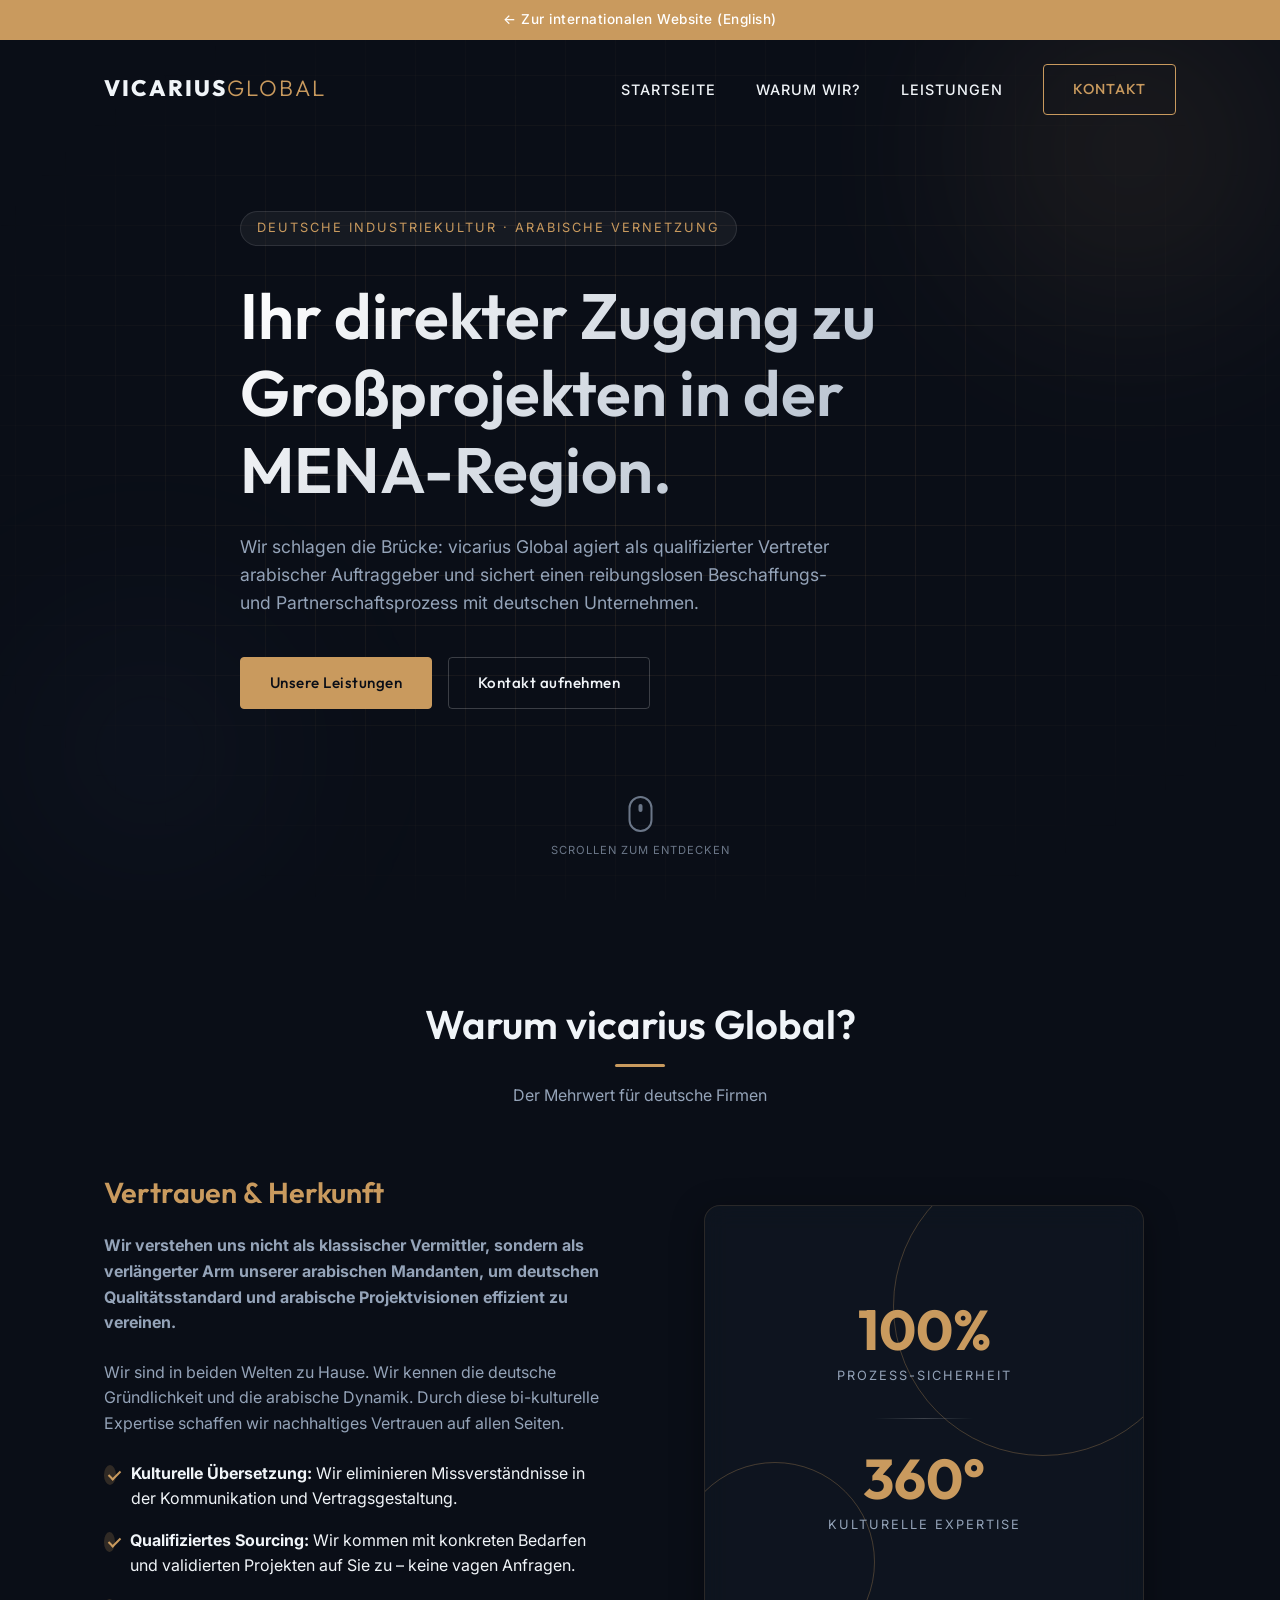
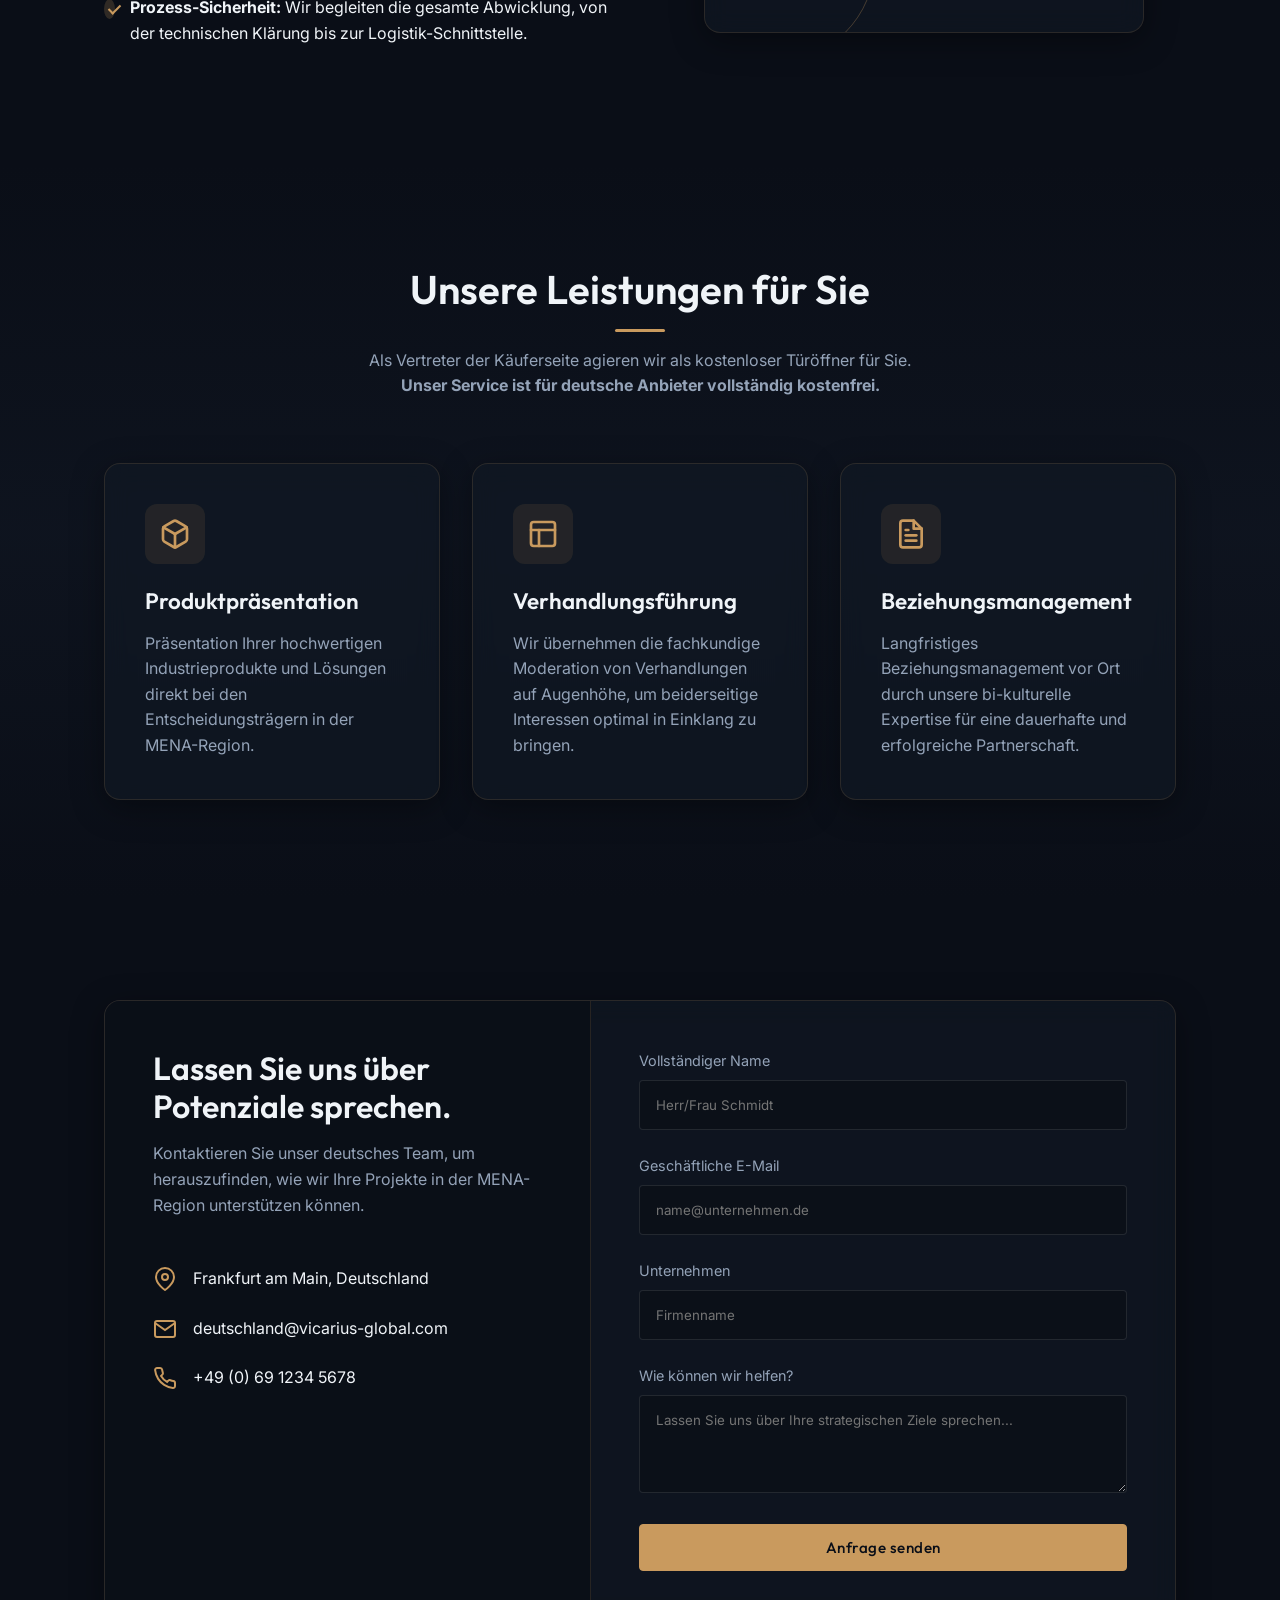
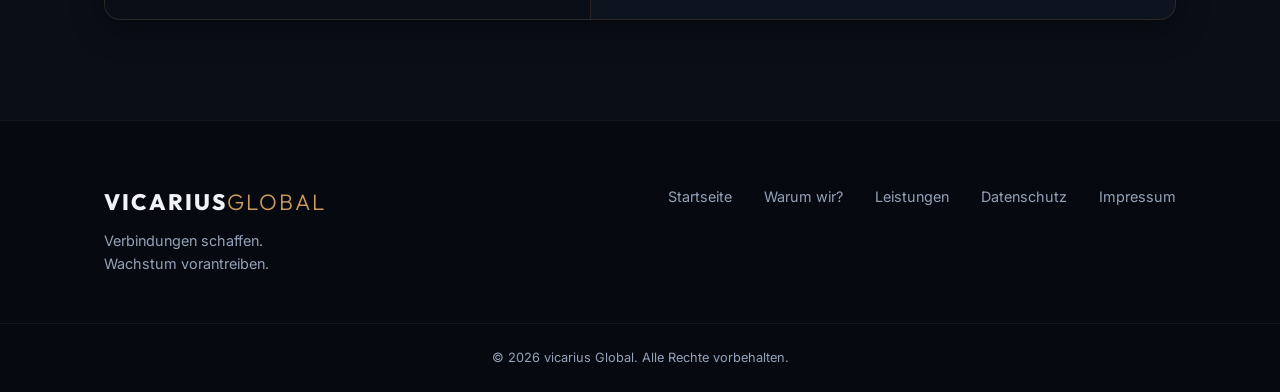
==== de/index.html @ 65c63196 "German Site First Prompt" ====
<!DOCTYPE html>
<html lang="de">

<head>
    <meta charset="UTF-8">
    <meta name="viewport" content="width=device-width, initial-scale=1.0">
    <title>vicarius Global | B2B-Industrieprojekte in der MENA-Region</title>
    <meta name="description"
        content="vicarius Global agiert als qualifizierter Vertreter arabischer Auftraggeber und sichert einen reibungslosen Beschaffungsprozess mit deutschen Unternehmen.">
    <!-- Fonts -->
    <link rel="preconnect" href="https://fonts.googleapis.com">
    <link rel="preconnect" href="https://fonts.gstatic.com" crossorigin>
    <link
        href="https://fonts.googleapis.com/css2?family=Inter:wght@300;400;500;600&family=Outfit:wght@300;400;600;800&display=swap"
        rel="stylesheet">
    <link rel="stylesheet" href="../css/styles.css">
</head>

<body>
    <!-- Top Bar -->
    <div class="top-bar" id="topBar">
        <a href="../index.html"
            style="color:white; text-decoration:none; font-weight: 500; letter-spacing: 0.5px;">&larr; Zur
            internationalen Website (English)</a>
    </div>

    <!-- Navigation -->
    <nav class="navbar" id="navbar">
        <div class="container nav-container">
            <div class="logo">
                <a href="#home" style="text-decoration:none;">
                    <span class="logo-text">VICARIUS<span class="logo-accent">GLOBAL</span></span>
                </a>
            </div>
            <ul class="nav-links">
                <li><a href="#home">Startseite</a></li>
                <li><a href="#about">Warum wir?</a></li>
                <li><a href="#services">Leistungen</a></li>
                <li><a href="#contact" class="btn btn-outline">Kontakt</a></li>
            </ul>
            <div class="hamburger">
                <span></span>
                <span></span>
                <span></span>
            </div>
        </div>
    </nav>

    <!-- Hero Section -->
    <section id="home" class="hero">
        <div class="hero-bg-elements">
            <div class="grid-overlay"></div>
            <div class="blob blob-1"></div>
            <div class="blob blob-2"></div>
        </div>
        <div class="container hero-container">
            <div class="hero-content fade-up">
                <div class="hero-badge">Deutsche Industriekultur &middot; Arabische Vernetzung</div>
                <h1 class="hero-title">Ihr direkter Zugang zu Großprojekten in der MENA-Region.</h1>
                <p class="hero-subtitle">Wir schlagen die Brücke: vicarius Global agiert als qualifizierter Vertreter
                    arabischer Auftraggeber und sichert einen reibungslosen Beschaffungs- und Partnerschaftsprozess mit
                    deutschen Unternehmen.</p>
                <div class="hero-actions">
                    <a href="#services" class="btn btn-primary">Unsere Leistungen</a>
                    <a href="#contact" class="btn btn-secondary">Kontakt aufnehmen</a>
                </div>
            </div>
        </div>
        <div class="scroll-indicator">
            <div class="mouse">
                <div class="wheel"></div>
            </div>
            <span class="scroll-text">Scrollen zum Entdecken</span>
        </div>
    </section>

    <!-- About Section -->
    <section id="about" class="about">
        <div class="container">
            <div class="section-header fade-up">
                <h2 class="section-title">Warum vicarius Global?</h2>
                <div class="title-underline"></div>
                <p class="section-lead">Der Mehrwert für deutsche Firmen</p>
            </div>
            <div class="about-grid">
                <div class="about-text fade-up-delay-1">
                    <h3>Vertrauen & Herkunft</h3>
                    <p><strong>Wir verstehen uns nicht als klassischer Vermittler, sondern als verlängerter Arm unserer
                            arabischen Mandanten, um deutschen Qualitätsstandard und arabische Projektvisionen effizient
                            zu vereinen.</strong></p>
                    <p>Wir sind in beiden Welten zu Hause. Wir kennen die deutsche Gründlichkeit und die arabische
                        Dynamik. Durch diese bi-kulturelle Expertise schaffen wir nachhaltiges Vertrauen auf allen
                        Seiten.</p>
                    <ul class="feature-list" style="margin-top: 1.5rem;">
                        <li style="align-items: flex-start; margin-bottom: 1rem;"><span class="check-icon"
                                style="margin-top: 4px;"></span>
                            <div><strong>Kulturelle Übersetzung:</strong> Wir eliminieren Missverständnisse in der
                                Kommunikation und Vertragsgestaltung.</div>
                        </li>
                        <li style="align-items: flex-start; margin-bottom: 1rem;"><span class="check-icon"
                                style="margin-top: 4px;"></span>
                            <div><strong>Qualifiziertes Sourcing:</strong> Wir kommen mit konkreten Bedarfen und
                                validierten Projekten auf Sie zu – keine vagen Anfragen.</div>
                        </li>
                        <li style="align-items: flex-start; margin-bottom: 1rem;"><span class="check-icon"
                                style="margin-top: 4px;"></span>
                            <div><strong>Prozess-Sicherheit:</strong> Wir begleiten die gesamte Abwicklung, von der
                                technischen Klärung bis zur Logistik-Schnittstelle.</div>
                        </li>
                    </ul>
                </div>
                <div class="about-visual fade-up-delay-2">
                    <div class="glass-card visual-card">
                        <div class="abstract-ring ring-1"></div>
                        <div class="abstract-ring ring-2"></div>
                        <div class="stats-container">
                            <div class="stat-item">
                                <span class="stat-number">100%</span>
                                <span class="stat-label">Prozess-Sicherheit</span>
                            </div>
                            <div class="stat-divider"></div>
                            <div class="stat-item">
                                <span class="stat-number">360&deg;</span>
                                <span class="stat-label">Kulturelle Expertise</span>
                            </div>
                        </div>
                    </div>
                </div>
            </div>
        </div>
    </section>

    <!-- Services Section -->
    <section id="services" class="services">
        <div class="container">
            <div class="section-header fade-up">
                <h2 class="section-title">Unsere Leistungen für Sie</h2>
                <div class="title-underline"></div>
                <p class="section-lead">Als Vertreter der Käuferseite agieren wir als kostenloser Türöffner für Sie.
                    <br><strong>Unser Service ist für deutsche Anbieter vollständig kostenfrei.</strong></p>
            </div>
            <div class="services-grid">
                <!-- Service 1 -->
                <div class="service-card glass-card hover-lift fade-up-delay-1">
                    <div class="service-icon">
                        <svg width="32" height="32" viewBox="0 0 24 24" fill="none" stroke="currentColor"
                            stroke-width="2" stroke-linecap="round" stroke-linejoin="round">
                            <path
                                d="M21 16V8a2 2 0 0 0-1-1.73l-7-4a2 2 0 0 0-2 0l-7 4A2 2 0 0 0 3 8v8a2 2 0 0 0 1 1.73l7 4a2 2 0 0 0 2 0l7-4A2 2 0 0 0 21 16z">
                            </path>
                            <polyline points="3.27 6.96 12 12.01 20.73 6.96"></polyline>
                            <line x1="12" y1="22.08" x2="12" y2="12"></line>
                        </svg>
                    </div>
                    <h3>Produktpräsentation</h3>
                    <p>Präsentation Ihrer hochwertigen Industrieprodukte und Lösungen direkt bei den
                        Entscheidungsträgern in der MENA-Region.</p>
                </div>
                <!-- Service 2 -->
                <div class="service-card glass-card hover-lift fade-up-delay-2">
                    <div class="service-icon">
                        <svg width="32" height="32" viewBox="0 0 24 24" fill="none" stroke="currentColor"
                            stroke-width="2" stroke-linecap="round" stroke-linejoin="round">
                            <rect x="3" y="3" width="18" height="18" rx="2" ry="2"></rect>
                            <line x1="3" y1="9" x2="21" y2="9"></line>
                            <line x1="9" y1="21" x2="9" y2="9"></line>
                        </svg>
                    </div>
                    <h3>Verhandlungsführung</h3>
                    <p>Wir übernehmen die fachkundige Moderation von Verhandlungen auf Augenhöhe, um beiderseitige
                        Interessen optimal in Einklang zu bringen.</p>
                </div>
                <!-- Service 3 -->
                <div class="service-card glass-card hover-lift fade-up-delay-3">
                    <div class="service-icon">
                        <svg width="32" height="32" viewBox="0 0 24 24" fill="none" stroke="currentColor"
                            stroke-width="2" stroke-linecap="round" stroke-linejoin="round">
                            <path d="M14 2H6a2 2 0 0 0-2 2v16a2 2 0 0 0 2 2h12a2 2 0 0 0 2-2V8z"></path>
                            <polyline points="14 2 14 8 20 8"></polyline>
                            <line x1="16" y1="13" x2="8" y2="13"></line>
                            <line x1="16" y1="17" x2="8" y2="17"></line>
                            <polyline points="10 9 9 9 8 9"></polyline>
                        </svg>
                    </div>
                    <h3>Beziehungsmanagement</h3>
                    <p>Langfristiges Beziehungsmanagement vor Ort durch unsere bi-kulturelle Expertise für eine
                        dauerhafte und erfolgreiche Partnerschaft.</p>
                </div>
            </div>
        </div>
    </section>

    <!-- Contact Section -->
    <section id="contact" class="contact">
        <div class="container">
            <div class="contact-wrapper glass-card fade-up">
                <div class="contact-info">
                    <h2>Lassen Sie uns über Potenziale sprechen.</h2>
                    <p>Kontaktieren Sie unser deutsches Team, um herauszufinden, wie wir Ihre Projekte in der
                        MENA-Region unterstützen können.</p>

                    <div class="contact-details">
                        <div class="contact-item">
                            <svg width="24" height="24" viewBox="0 0 24 24" fill="none" stroke="currentColor"
                                stroke-width="2">
                                <path d="M21 10c0 7-9 13-9 13s-9-6-9-13a9 9 0 0 1 18 0z"></path>
                                <circle cx="12" cy="10" r="3"></circle>
                            </svg>
                            <span>Frankfurt am Main, Deutschland</span>
                        </div>
                        <div class="contact-item">
                            <svg width="24" height="24" viewBox="0 0 24 24" fill="none" stroke="currentColor"
                                stroke-width="2">
                                <path d="M4 4h16c1.1 0 2 .9 2 2v12c0 1.1-.9 2-2 2H4c-1.1 0-2-.9-2-2V6c0-1.1.9-2 2-2z">
                                </path>
                                <polyline points="22,6 12,13 2,6"></polyline>
                            </svg>
                            <span>deutschland@vicarius-global.com</span>
                        </div>
                        <div class="contact-item">
                            <svg width="24" height="24" viewBox="0 0 24 24" fill="none" stroke="currentColor"
                                stroke-width="2">
                                <path
                                    d="M22 16.92v3a2 2 0 0 1-2.18 2 19.79 19.79 0 0 1-8.63-3.07 19.5 19.5 0 0 1-6-6 19.79 19.79 0 0 1-3.07-8.67A2 2 0 0 1 4.11 2h3a2 2 0 0 1 2 1.72 12.84 12.84 0 0 0 .7 2.81 2 2 0 0 1-.45 2.11L8.09 9.91a16 16 0 0 0 6 6l1.27-1.27a2 2 0 0 1 2.11-.45 12.84 12.84 0 0 0 2.81.7A2 2 0 0 1 22 16.92z">
                                </path>
                            </svg>
                            <span>+49 (0) 69 1234 5678</span>
                        </div>
                    </div>
                </div>
                <div class="contact-form-container">
                    <form class="contact-form" id="contactForm">
                        <div class="form-group">
                            <label for="name">Vollständiger Name</label>
                            <input type="text" id="name" name="name" required placeholder="Herr/Frau Schmidt">
                        </div>
                        <div class="form-group">
                            <label for="email">Geschäftliche E-Mail</label>
                            <input type="email" id="email" name="email" required placeholder="name@unternehmen.de">
                        </div>
                        <div class="form-group">
                            <label for="company">Unternehmen</label>
                            <input type="text" id="company" name="company" placeholder="Firmenname">
                        </div>
                        <div class="form-group">
                            <label for="message">Wie können wir helfen?</label>
                            <textarea id="message" name="message" rows="4" required
                                placeholder="Lassen Sie uns über Ihre strategischen Ziele sprechen..."></textarea>
                        </div>
                        <button type="submit" class="btn btn-primary submit-btn">Anfrage senden</button>
                    </form>
                </div>
            </div>
        </div>
    </section>

    <!-- Footer -->
    <footer>
        <div class="container footer-content">
            <div class="footer-brand">
                <span class="logo-text">VICARIUS<span class="logo-accent">GLOBAL</span></span>
                <p>Verbindungen schaffen.<br>Wachstum vorantreiben.</p>
            </div>
            <div class="footer-links">
                <a href="#home">Startseite</a>
                <a href="#about">Warum wir?</a>
                <a href="#services">Leistungen</a>
                <a href="#">Datenschutz</a>
                <a href="#">Impressum</a>
            </div>
        </div>
        <div class="footer-bottom">
            <div class="container">
                <p>&copy; 2026 vicarius Global. Alle Rechte vorbehalten.</p>
            </div>
        </div>
    </footer>

    <script src="../js/main.js"></script>
</body>

</html>
---- css/styles.css ----
/* 
   Vicarius Global - Premium Stylesheet
   Design System: Midnight Blue, Brushed Gold/Copper, Obsidian
   Font: Outfit (Headings) / Inter (Body)
*/

:root {
    /* Color Palette */
    --bg-dark: #0a0e17;
    --bg-card: rgba(18, 25, 38, 0.6);
    --primary-accent: #c99a5e;
    /* Copper/Gold */
    --primary-accent-hover: #e0b475;
    --text-main: #f0f4f8;
    --text-muted: #94a3b8;
    --border-glass: rgba(201, 154, 94, 0.15);
    --glow-color: rgba(201, 154, 94, 0.2);

    /* Typography */
    --font-heading: 'Outfit', sans-serif;
    --font-body: 'Inter', sans-serif;

    /* Transition & Shadows */
    --transition-smooth: all 0.4s cubic-bezier(0.16, 1, 0.3, 1);
    --shadow-glass: 0 8px 32px 0 rgba(0, 0, 0, 0.37);
}

* {
    margin: 0;
    padding: 0;
    box-sizing: border-box;
}

html {
    scroll-behavior: smooth;
}

body {
    background-color: var(--bg-dark);
    color: var(--text-main);
    font-family: var(--font-body);
    line-height: 1.6;
    overflow-x: hidden;
}

/* Typography Elements */
h1,
h2,
h3,
h4,
h5,
h6 {
    font-family: var(--font-heading);
    font-weight: 600;
    line-height: 1.2;
}

a {
    text-decoration: none;
    color: inherit;
    transition: var(--transition-smooth);
}

/* Utilities */
.container {
    max-width: 1200px;
    margin: 0 auto;
    padding: 0 5%;
}

.glass-card {
    background: var(--bg-card);
    backdrop-filter: blur(12px);
    -webkit-backdrop-filter: blur(12px);
    border: 1px solid var(--border-glass);
    border-radius: 16px;
    box-shadow: var(--shadow-glass);
}

/* Buttons */
.btn {
    display: inline-flex;
    align-items: center;
    justify-content: center;
    padding: 0.8rem 1.8rem;
    font-size: 0.95rem;
    font-weight: 500;
    border-radius: 4px;
    /* Slightly sharp corners for professional look */
    cursor: pointer;
    transition: var(--transition-smooth);
    font-family: var(--font-heading);
    letter-spacing: 0.5px;
}

.btn-primary {
    background-color: var(--primary-accent);
    color: var(--bg-dark);
    border: 1px solid var(--primary-accent);
}

.btn-primary:hover {
    background-color: var(--primary-accent-hover);
    border-color: var(--primary-accent-hover);
    box-shadow: 0 0 20px var(--glow-color);
    transform: translateY(-2px);
}

.btn-secondary {
    background-color: transparent;
    color: var(--text-main);
    border: 1px solid rgba(255, 255, 255, 0.2);
}

.btn-secondary:hover {
    border-color: var(--text-main);
    transform: translateY(-2px);
}

.btn-outline {
    background-color: transparent;
    color: var(--primary-accent);
    border: 1px solid var(--primary-accent);
}

.btn-outline:hover {
    background-color: rgba(201, 154, 94, 0.1);
    box-shadow: 0 0 15px var(--glow-color);
}

/* Top Bar */
.top-bar {
    position: fixed;
    top: 0;
    left: 0;
    width: 100%;
    height: 40px;
    background: var(--primary-accent);
    color: var(--bg-dark);
    display: flex;
    justify-content: center;
    align-items: center;
    font-size: 0.85rem;
    font-weight: 600;
    z-index: 1001;
    transition: opacity 0.3s ease-in-out;
}

.top-bar.fade-out {
    opacity: 0;
    pointer-events: none;
}

/* Navbar */
.navbar {
    position: fixed;
    top: 0;
    margin-top: 40px;
    width: 100%;
    z-index: 1000;
    padding: 1.5rem 0;
    transition: background-color 0.4s ease, padding 0.4s ease, margin-top 0.4s ease;
}

.navbar.scrolled {
    margin-top: 0;
    background: rgba(10, 14, 23, 0.9);
    backdrop-filter: blur(10px);
    padding: 1rem 0;
    border-bottom: 1px solid rgba(255, 255, 255, 0.05);
}

.nav-container {
    display: flex;
    justify-content: space-between;
    align-items: center;
}

.logo-text {
    font-family: var(--font-heading);
    font-weight: 800;
    font-size: 1.4rem;
    letter-spacing: 2px;
}

.logo-accent {
    color: var(--primary-accent);
    font-weight: 300;
}

.nav-links {
    display: flex;
    list-style: none;
    align-items: center;
    gap: 2.5rem;
}

.nav-links a {
    font-size: 0.9rem;
    text-transform: uppercase;
    letter-spacing: 1px;
    font-weight: 500;
}

.nav-links a:not(.btn):hover {
    color: var(--primary-accent);
}

.hamburger {
    display: none;
    cursor: pointer;
    flex-direction: column;
    gap: 5px;
}

.hamburger span {
    width: 25px;
    height: 2px;
    background-color: var(--text-main);
    transition: var(--transition-smooth);
}

/* Hero Section */
.hero {
    min-height: 100vh;
    display: flex;
    align-items: center;
    position: relative;
    overflow: hidden;
    padding-top: 120px;
    /* offset for nav and top-bar */
}

.hero-bg-elements {
    position: absolute;
    top: 0;
    left: 0;
    right: 0;
    bottom: 0;
    z-index: -1;
    overflow: hidden;
}

.blob {
    position: absolute;
    filter: blur(80px);
    border-radius: 50%;
    opacity: 0.4;
    animation: drift 20s infinite alternate cubic-bezier(0.4, 0, 0.2, 1);
}

.blob-1 {
    width: 500px;
    height: 500px;
    background: radial-gradient(circle, rgba(201, 154, 94, 0.3) 0%, rgba(10, 14, 23, 0) 70%);
    top: -100px;
    right: -100px;
}

.blob-2 {
    width: 400px;
    height: 400px;
    background: radial-gradient(circle, rgba(41, 56, 87, 0.4) 0%, rgba(10, 14, 23, 0) 70%);
    bottom: -50px;
    left: -50px;
    animation-delay: -5s;
}

.grid-overlay {
    position: absolute;
    inset: 0;
    background-image:
        linear-gradient(rgba(201, 154, 94, 0.15) 1px, transparent 1px),
        linear-gradient(90deg, rgba(201, 154, 94, 0.15) 1px, transparent 1px);
    background-size: 50px 50px;
    background-position: center center;
    -webkit-mask-image: radial-gradient(ellipse at center, rgba(0, 0, 0, 1) 0%, rgba(0, 0, 0, 0) 80%);
    mask-image: radial-gradient(ellipse at center, rgba(0, 0, 0, 1) 0%, rgba(0, 0, 0, 0) 80%);
    z-index: 0;
}

@keyframes drift {
    0% {
        transform: translate(0, 0) scale(1);
    }

    100% {
        transform: translate(-50px, 50px) scale(1.1);
    }
}

.hero-container {
    display: flex;
    align-items: center;
}

.hero-content {
    max-width: 800px;
}

.hero-badge {
    display: inline-block;
    padding: 0.4rem 1rem;
    background: rgba(255, 255, 255, 0.05);
    border: 1px solid rgba(255, 255, 255, 0.1);
    border-radius: 30px;
    font-size: 0.8rem;
    text-transform: uppercase;
    letter-spacing: 2px;
    color: var(--primary-accent);
    margin-bottom: 2rem;
}

.hero-title {
    font-size: clamp(2.5rem, 5vw, 4.5rem);
    margin-bottom: 1.5rem;
    background: linear-gradient(135deg, #ffffff 0%, #a0aec0 100%);
    -webkit-background-clip: text;
    -webkit-text-fill-color: transparent;
}

.hero-subtitle {
    font-size: 1.1rem;
    color: var(--text-muted);
    margin-bottom: 2.5rem;
    max-width: 600px;
}

.hero-actions {
    display: flex;
    gap: 1rem;
}

.scroll-indicator {
    position: absolute;
    bottom: 40px;
    left: 50%;
    transform: translateX(-50%);
    display: flex;
    flex-direction: column;
    align-items: center;
    gap: 10px;
    opacity: 0.7;
    animation: bounce 2s infinite;
}

@keyframes bounce {

    0%,
    20%,
    50%,
    80%,
    100% {
        transform: translate(-50%, 0);
    }

    40% {
        transform: translate(-50%, -10px);
    }

    60% {
        transform: translate(-50%, -5px);
    }
}

.mouse {
    width: 24px;
    height: 36px;
    border: 2px solid var(--text-muted);
    border-radius: 12px;
    display: flex;
    justify-content: center;
}

.wheel {
    width: 4px;
    height: 8px;
    background-color: var(--text-muted);
    border-radius: 2px;
    margin-top: 6px;
    animation: scroll 2s infinite;
}

@keyframes scroll {
    0% {
        transform: translateY(0);
        opacity: 1;
    }

    100% {
        transform: translateY(10px);
        opacity: 0;
    }
}

.scroll-text {
    font-size: 0.7rem;
    text-transform: uppercase;
    letter-spacing: 1px;
    color: var(--text-muted);
}

/* Sections Common */
section {
    padding: 100px 0;
}

.section-header {
    text-align: center;
    margin-bottom: 4rem;
}

.section-title {
    font-size: 2.5rem;
    margin-bottom: 1rem;
}

.title-underline {
    width: 50px;
    height: 3px;
    background-color: var(--primary-accent);
    margin: 0 auto;
    border-radius: 2px;
}

.section-lead {
    margin-top: 1rem;
    color: var(--text-muted);
}

/* About Section */
.about-grid {
    display: grid;
    grid-template-columns: 1fr 1fr;
    gap: 4rem;
    align-items: center;
}

.about-text h3 {
    font-size: 1.8rem;
    margin-bottom: 1.5rem;
    color: var(--primary-accent);
}

.about-text p {
    color: var(--text-muted);
    margin-bottom: 1.5rem;
}

.feature-list {
    list-style: none;
    margin-top: 2rem;
}

.feature-list li {
    display: flex;
    align-items: center;
    margin-bottom: 1rem;
    color: var(--text-main);
}

.check-icon {
    display: inline-block;
    width: 20px;
    height: 20px;
    margin-right: 15px;
    border-radius: 50%;
    background-color: rgba(201, 154, 94, 0.2);
    position: relative;
}

.check-icon::after {
    content: '';
    position: absolute;
    width: 5px;
    height: 10px;
    border-right: 2px solid var(--primary-accent);
    border-bottom: 2px solid var(--primary-accent);
    top: 3px;
    left: 7px;
    transform: rotate(45deg);
}

.about-visual {
    position: relative;
    padding: 2rem;
}

.visual-card {
    position: relative;
    padding: 4rem 2rem;
    text-align: center;
    overflow: hidden;
}

.abstract-ring {
    position: absolute;
    border: 1px solid rgba(201, 154, 94, 0.3);
    border-radius: 50%;
}

.ring-1 {
    width: 300px;
    height: 300px;
    top: -50px;
    right: -50px;
}

.ring-2 {
    width: 200px;
    height: 200px;
    bottom: -30px;
    left: -30px;
}

.stats-container {
    position: relative;
    z-index: 2;
}

.stat-item {
    margin: 2rem 0;
}

.stat-number {
    display: block;
    font-size: 3.5rem;
    font-family: var(--font-heading);
    font-weight: 700;
    color: var(--primary-accent);
    line-height: 1;
}

.stat-label {
    display: block;
    text-transform: uppercase;
    letter-spacing: 2px;
    font-size: 0.8rem;
    color: var(--text-muted);
    margin-top: 0.5rem;
}

.stat-divider {
    width: 100px;
    height: 1px;
    background: linear-gradient(90deg, transparent, rgba(255, 255, 255, 0.2), transparent);
    margin: 0 auto;
}

/* Services */
.services {
    background: linear-gradient(180deg, var(--bg-dark) 0%, rgba(18, 25, 38, 0.5) 50%, var(--bg-dark) 100%);
}

.services-grid {
    display: grid;
    grid-template-columns: repeat(auto-fit, minmax(300px, 1fr));
    gap: 2rem;
}

.service-card {
    padding: 2.5rem;
    transition: var(--transition-smooth);
}

.hover-lift:hover {
    transform: translateY(-10px);
    box-shadow: 0 15px 40px rgba(0, 0, 0, 0.5);
    border-color: rgba(201, 154, 94, 0.4);
}

.service-icon {
    width: 60px;
    height: 60px;
    border-radius: 12px;
    background: rgba(201, 154, 94, 0.1);
    display: flex;
    align-items: center;
    justify-content: center;
    color: var(--primary-accent);
    margin-bottom: 1.5rem;
}

.service-card h3 {
    margin-bottom: 1rem;
    font-size: 1.4rem;
}

.service-card p {
    color: var(--text-muted);
}

/* Contact Section */
.contact-wrapper {
    display: grid;
    grid-template-columns: 1fr 1.2fr;
    overflow: hidden;
}

.contact-info {
    padding: 3rem;
    background: rgba(10, 14, 23, 0.8);
    border-right: 1px solid var(--border-glass);
}

.contact-info h2 {
    font-size: 2rem;
    margin-bottom: 1rem;
}

.contact-info>p {
    color: var(--text-muted);
    margin-bottom: 3rem;
}

.contact-item {
    display: flex;
    align-items: center;
    gap: 1rem;
    margin-bottom: 1.5rem;
    color: var(--text-main);
}

.contact-item svg {
    color: var(--primary-accent);
}

.contact-form-container {
    padding: 3rem;
}

.form-group {
    margin-bottom: 1.5rem;
}

.form-group label {
    display: block;
    margin-bottom: 0.5rem;
    font-size: 0.9rem;
    color: var(--text-muted);
}

.form-group input,
.form-group textarea {
    width: 100%;
    padding: 1rem;
    background: rgba(0, 0, 0, 0.2);
    border: 1px solid rgba(255, 255, 255, 0.1);
    border-radius: 4px;
    color: var(--text-main);
    font-family: var(--font-body);
    transition: var(--transition-smooth);
}

.form-group input:focus,
.form-group textarea:focus {
    outline: none;
    border-color: var(--primary-accent);
    background: rgba(0, 0, 0, 0.4);
}

.submit-btn {
    width: 100%;
}

/* Footer */
footer {
    border-top: 1px solid rgba(255, 255, 255, 0.05);
    padding-top: 4rem;
    background-color: #06090f;
}

.footer-content {
    display: flex;
    justify-content: space-between;
    align-items: flex-start;
    flex-wrap: wrap;
    gap: 2rem;
    margin-bottom: 3rem;
}

.footer-brand p {
    color: var(--text-muted);
    margin-top: 0.5rem;
    font-size: 0.9rem;
}

.footer-links {
    display: flex;
    gap: 2rem;
}

.footer-links a {
    color: var(--text-muted);
    font-size: 0.9rem;
}

.footer-links a:hover {
    color: var(--primary-accent);
}

.footer-bottom {
    border-top: 1px solid rgba(255, 255, 255, 0.05);
    padding: 1.5rem 0;
    text-align: center;
}

.footer-bottom p {
    color: var(--text-muted);
    font-size: 0.8rem;
}

/* Animations */
.fade-up {
    opacity: 0;
    transform: translateY(30px);
    transition: opacity 0.8s ease, transform 0.8s ease;
}

.fade-up.visible {
    opacity: 1;
    transform: translateY(0);
}

.fade-up-delay-1 {
    opacity: 0;
    transform: translateY(30px);
    transition: opacity 0.8s ease 0.2s, transform 0.8s ease 0.2s;
}

.fade-up-delay-1.visible {
    opacity: 1;
    transform: translateY(0);
}

.fade-up-delay-2 {
    opacity: 0;
    transform: translateY(30px);
    transition: opacity 0.8s ease 0.4s, transform 0.8s ease 0.4s;
}

.fade-up-delay-2.visible {
    opacity: 1;
    transform: translateY(0);
}

.fade-up-delay-3 {
    opacity: 0;
    transform: translateY(30px);
    transition: opacity 0.8s ease 0.6s, transform 0.8s ease 0.6s;
}

.fade-up-delay-3.visible {
    opacity: 1;
    transform: translateY(0);
}

/* Responsive */
@media (max-width: 900px) {

    .about-grid,
    .contact-wrapper {
        grid-template-columns: 1fr;
    }

    .contact-info {
        border-right: none;
        border-bottom: 1px solid var(--border-glass);
    }
}

@media (max-width: 768px) {
    .nav-links {
        display: none;
        position: absolute;
        top: 100%;
        left: 0;
        width: 100%;
        background: rgba(10, 14, 23, 0.95);
        backdrop-filter: blur(10px);
        flex-direction: column;
        padding: 2rem 0;
        border-bottom: 1px solid rgba(255, 255, 255, 0.05);
    }

    .nav-links.active {
        display: flex;
    }

    .hamburger {
        display: flex;
    }

    .hamburger.active span:nth-child(1) {
        transform: translateY(7px) rotate(45deg);
    }

    .hamburger.active span:nth-child(2) {
        opacity: 0;
    }

    .hamburger.active span:nth-child(3) {
        transform: translateY(-7px) rotate(-45deg);
    }

    .hero-title {
        font-size: 2.5rem;
    }

    .hero-actions {
        flex-direction: column;
    }

    .footer-content {
        flex-direction: column;
    }

    .footer-links {
        flex-direction: column;
        gap: 1rem;
    }
}
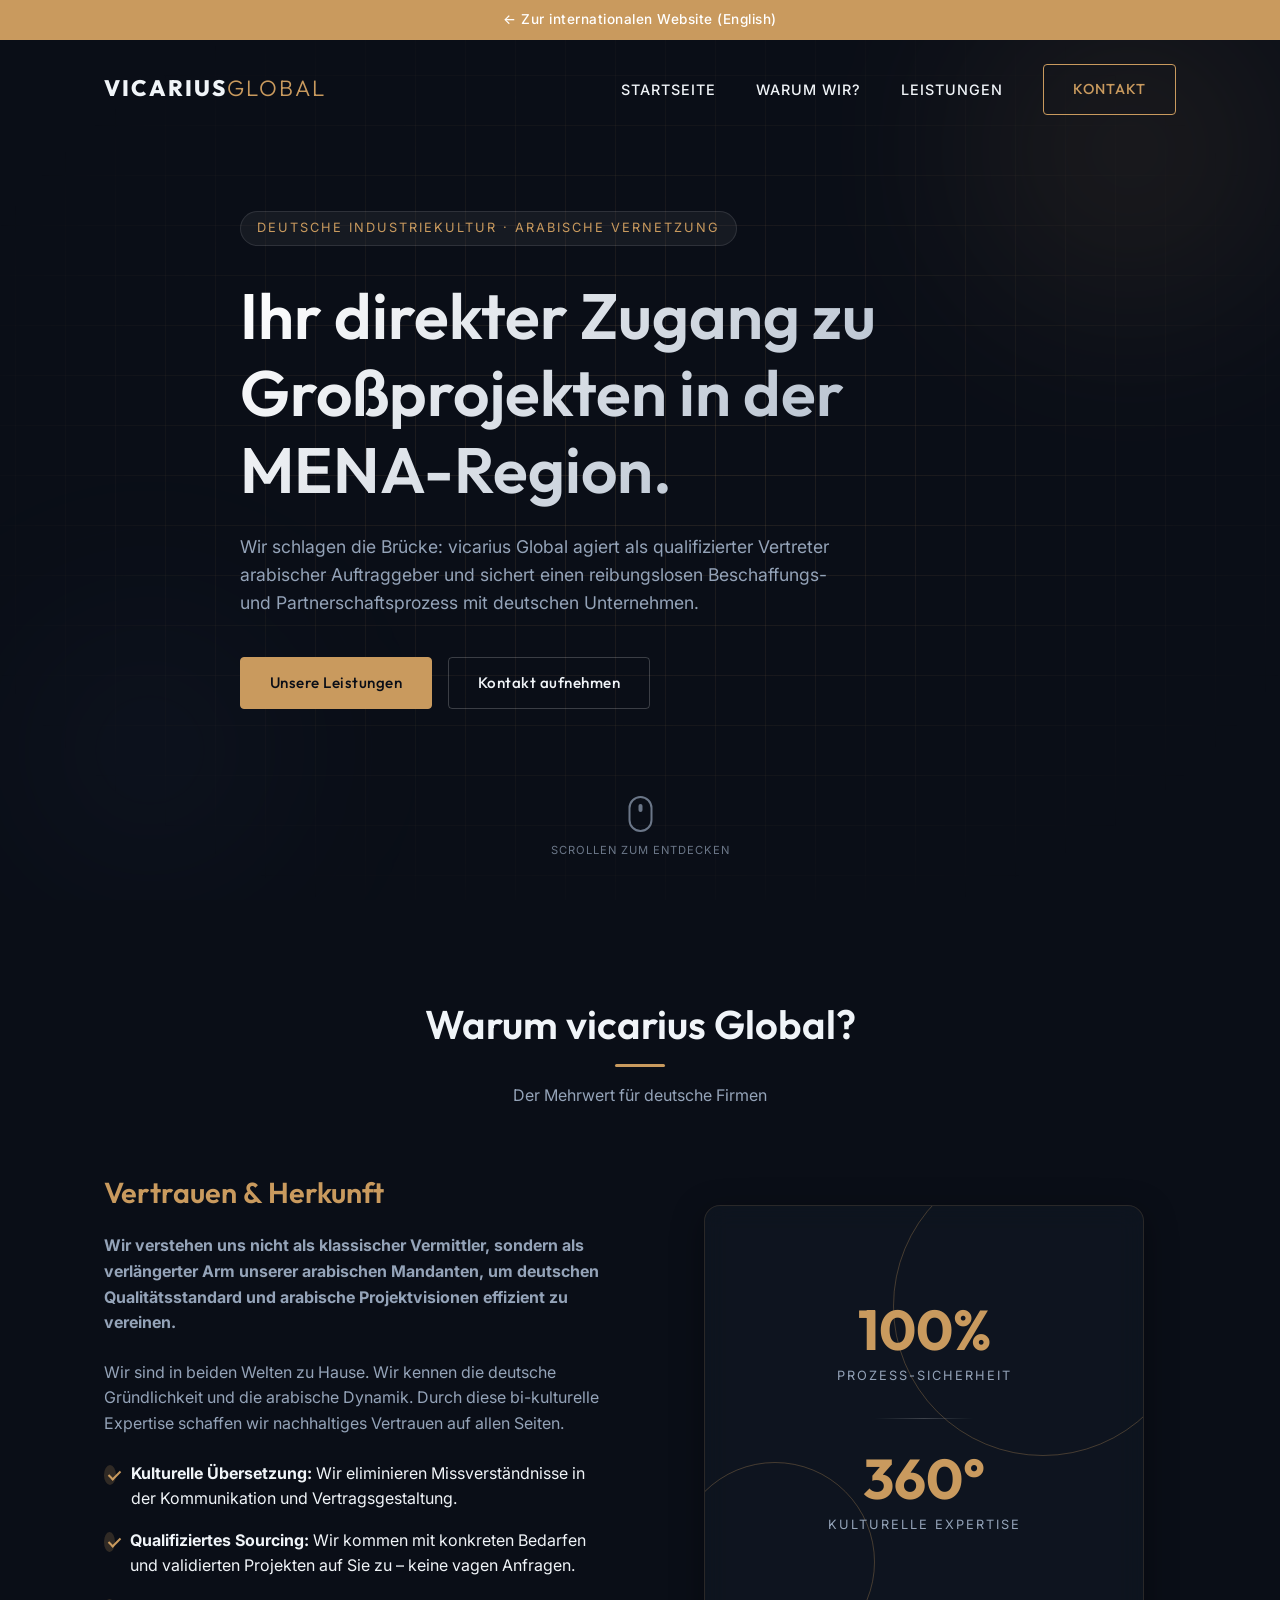
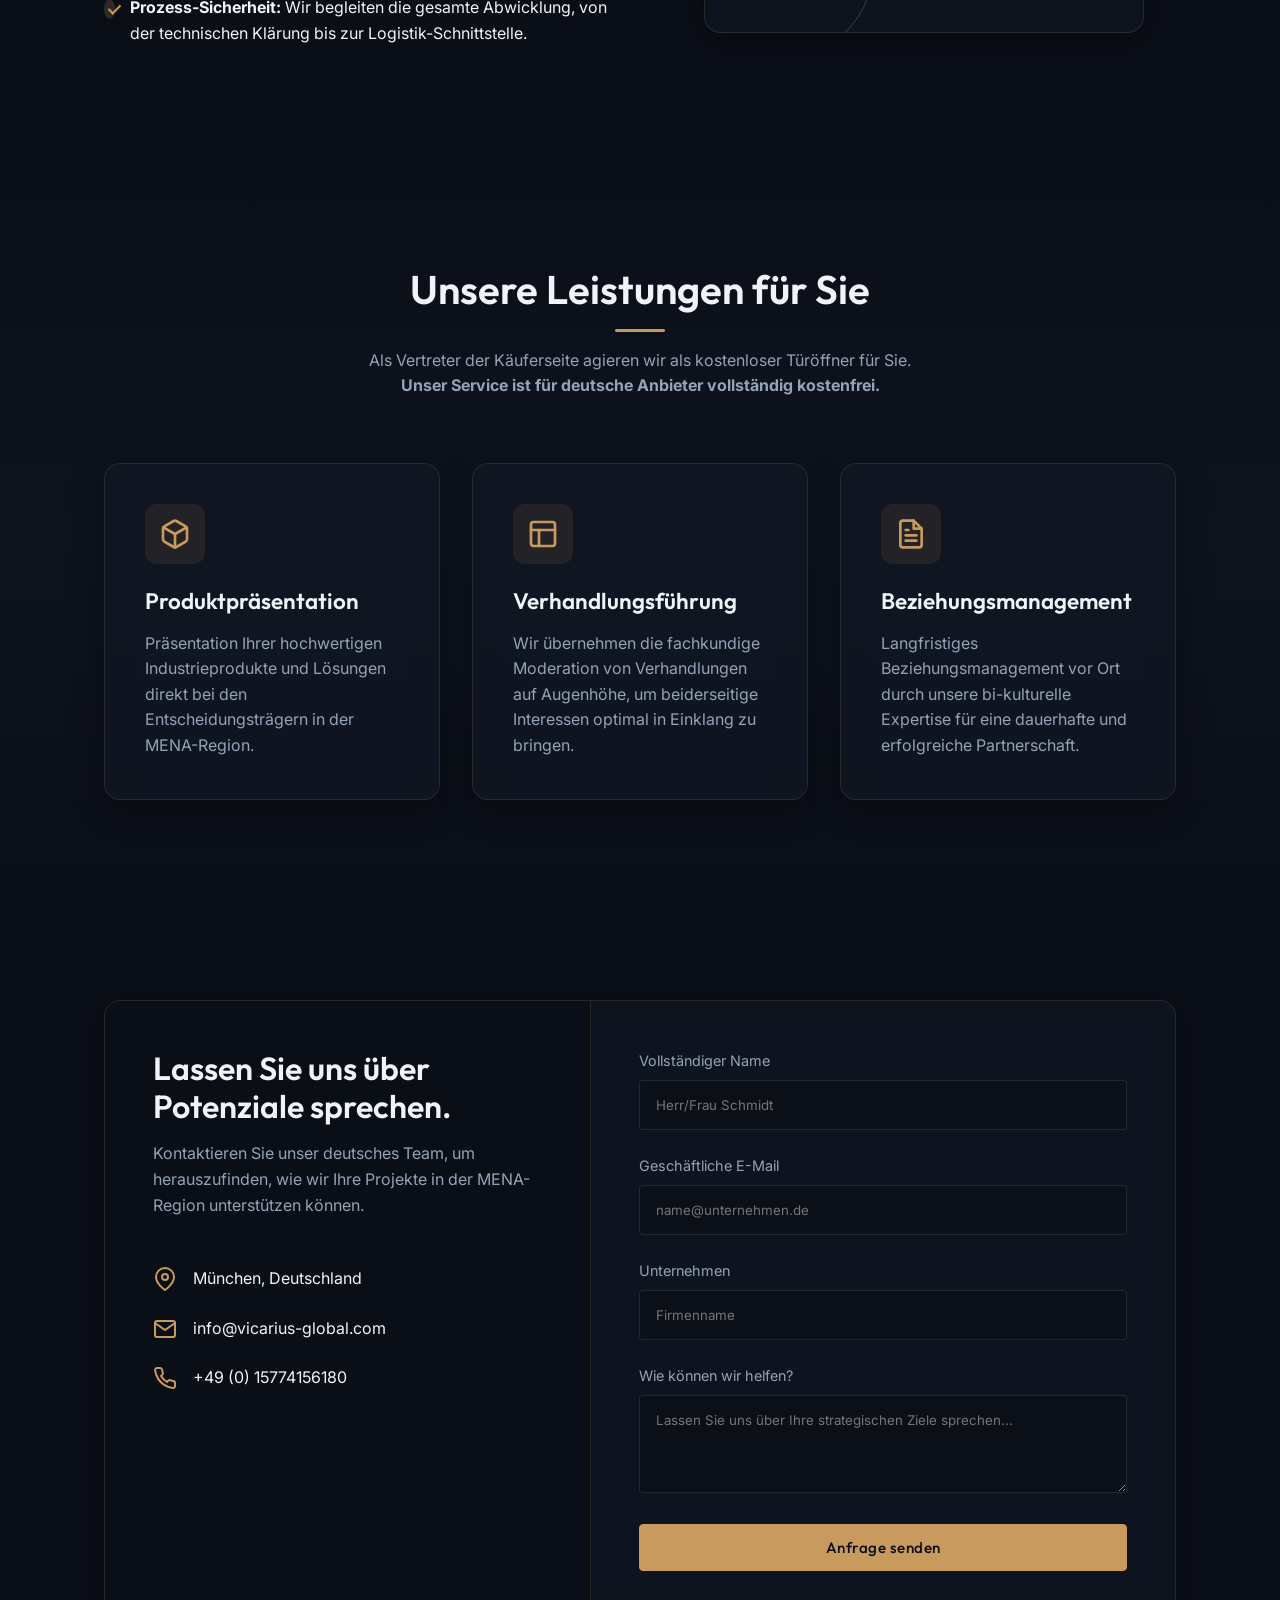
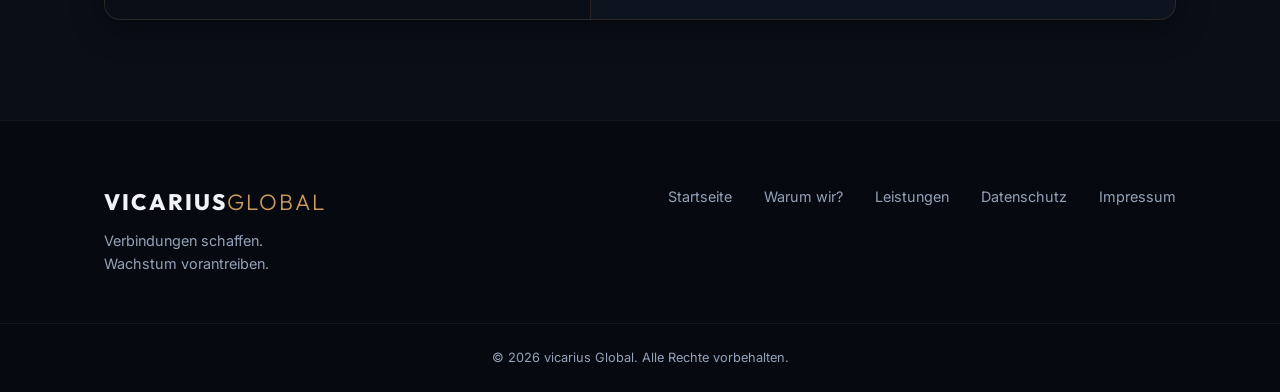
==== commit 3ce56fbb: "Last Refinements" ====
--- a/de/index.html
+++ b/de/index.html
@@ -137,7 +137,8 @@
                 <h2 class="section-title">Unsere Leistungen für Sie</h2>
                 <div class="title-underline"></div>
                 <p class="section-lead">Als Vertreter der Käuferseite agieren wir als kostenloser Türöffner für Sie.
-                    <br><strong>Unser Service ist für deutsche Anbieter vollständig kostenfrei.</strong></p>
+                    <br><strong>Unser Service ist für deutsche Anbieter vollständig kostenfrei.</strong>
+                </p>
             </div>
             <div class="services-grid">
                 <!-- Service 1 -->
@@ -206,7 +207,7 @@
                                 <path d="M21 10c0 7-9 13-9 13s-9-6-9-13a9 9 0 0 1 18 0z"></path>
                                 <circle cx="12" cy="10" r="3"></circle>
                             </svg>
-                            <span>Frankfurt am Main, Deutschland</span>
+                            <span>München, Deutschland</span>
                         </div>
                         <div class="contact-item">
                             <svg width="24" height="24" viewBox="0 0 24 24" fill="none" stroke="currentColor"
@@ -215,7 +216,7 @@
                                 </path>
                                 <polyline points="22,6 12,13 2,6"></polyline>
                             </svg>
-                            <span>deutschland@vicarius-global.com</span>
+                            <span>info@vicarius-global.com</span>
                         </div>
                         <div class="contact-item">
                             <svg width="24" height="24" viewBox="0 0 24 24" fill="none" stroke="currentColor"
@@ -224,7 +225,7 @@
                                     d="M22 16.92v3a2 2 0 0 1-2.18 2 19.79 19.79 0 0 1-8.63-3.07 19.5 19.5 0 0 1-6-6 19.79 19.79 0 0 1-3.07-8.67A2 2 0 0 1 4.11 2h3a2 2 0 0 1 2 1.72 12.84 12.84 0 0 0 .7 2.81 2 2 0 0 1-.45 2.11L8.09 9.91a16 16 0 0 0 6 6l1.27-1.27a2 2 0 0 1 2.11-.45 12.84 12.84 0 0 0 2.81.7A2 2 0 0 1 22 16.92z">
                                 </path>
                             </svg>
-                            <span>+49 (0) 69 1234 5678</span>
+                            <span>+49 (0) 15774156180</span>
                         </div>
                     </div>
                 </div>
@@ -265,8 +266,8 @@
                 <a href="#home">Startseite</a>
                 <a href="#about">Warum wir?</a>
                 <a href="#services">Leistungen</a>
-                <a href="#">Datenschutz</a>
-                <a href="#">Impressum</a>
+                <a href="../privacy.html">Datenschutz</a>
+                <a href="../imprint.html">Impressum</a>
             </div>
         </div>
         <div class="footer-bottom">
